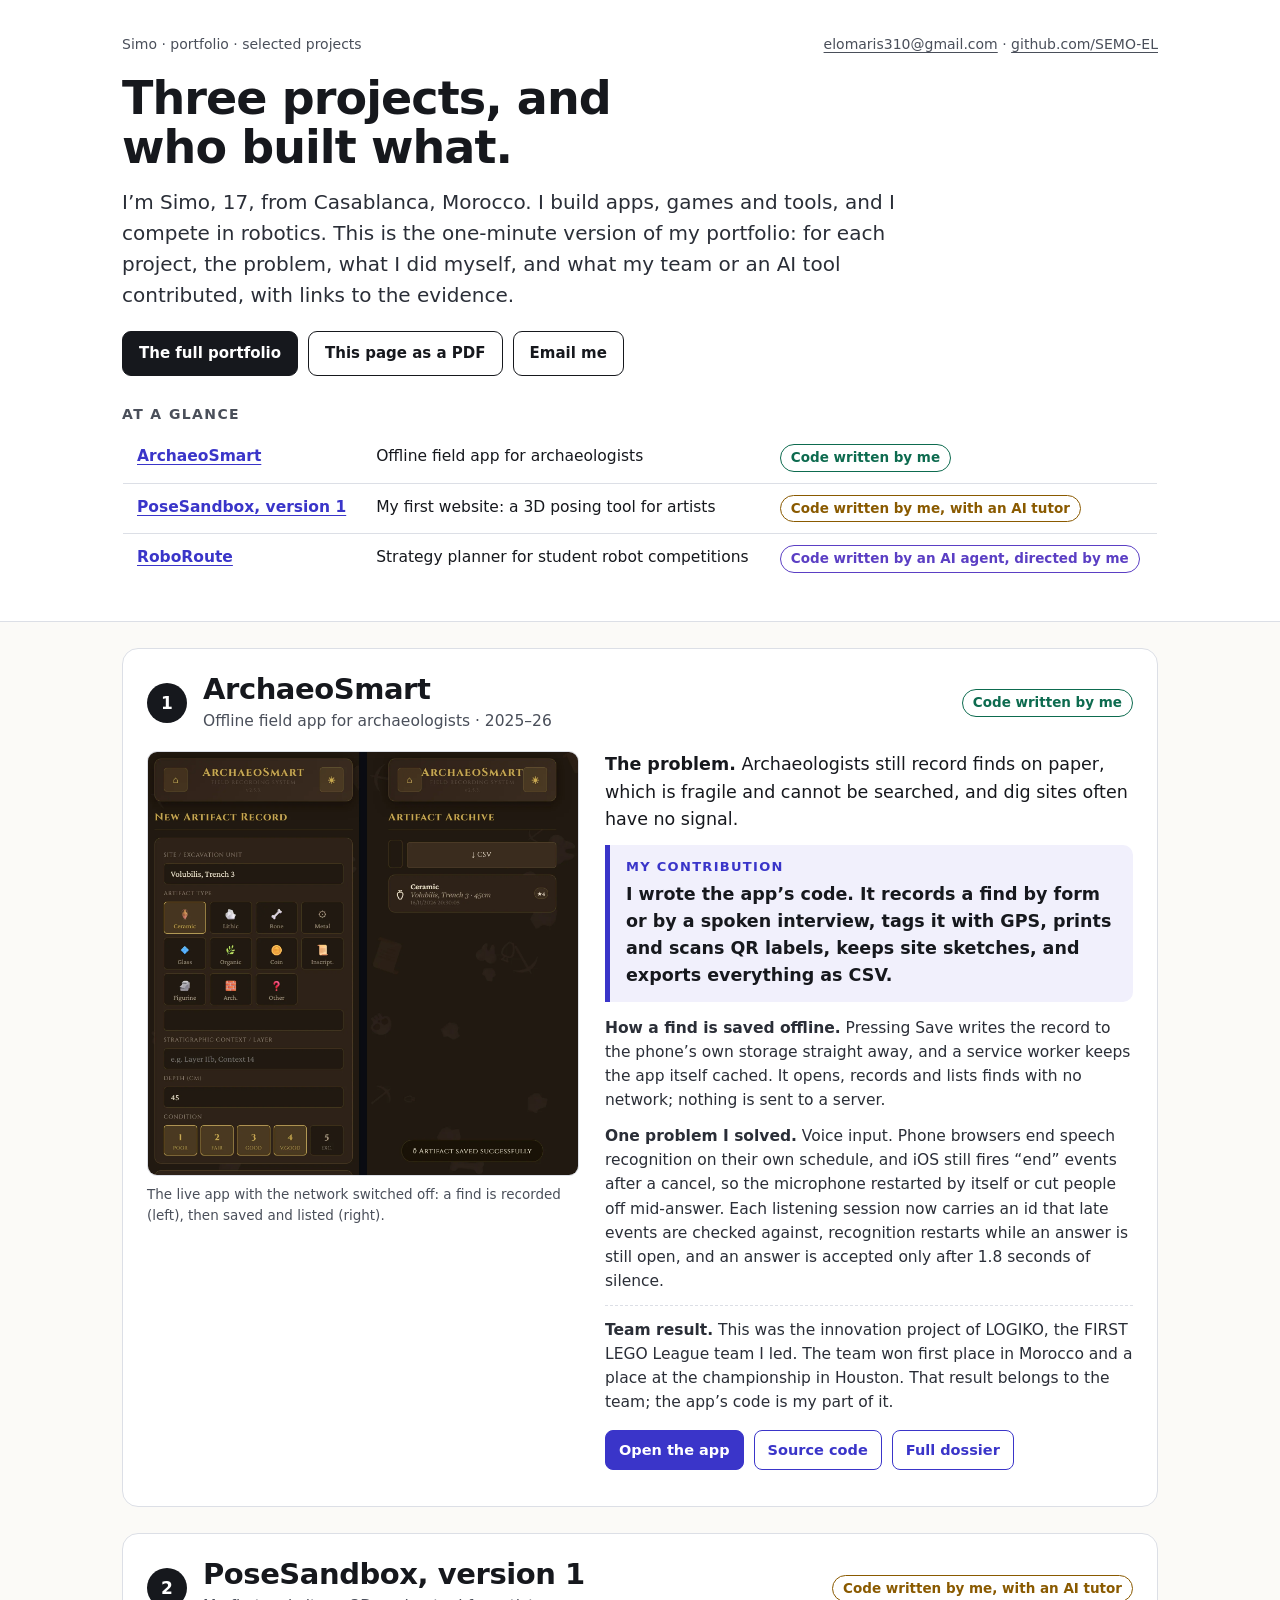
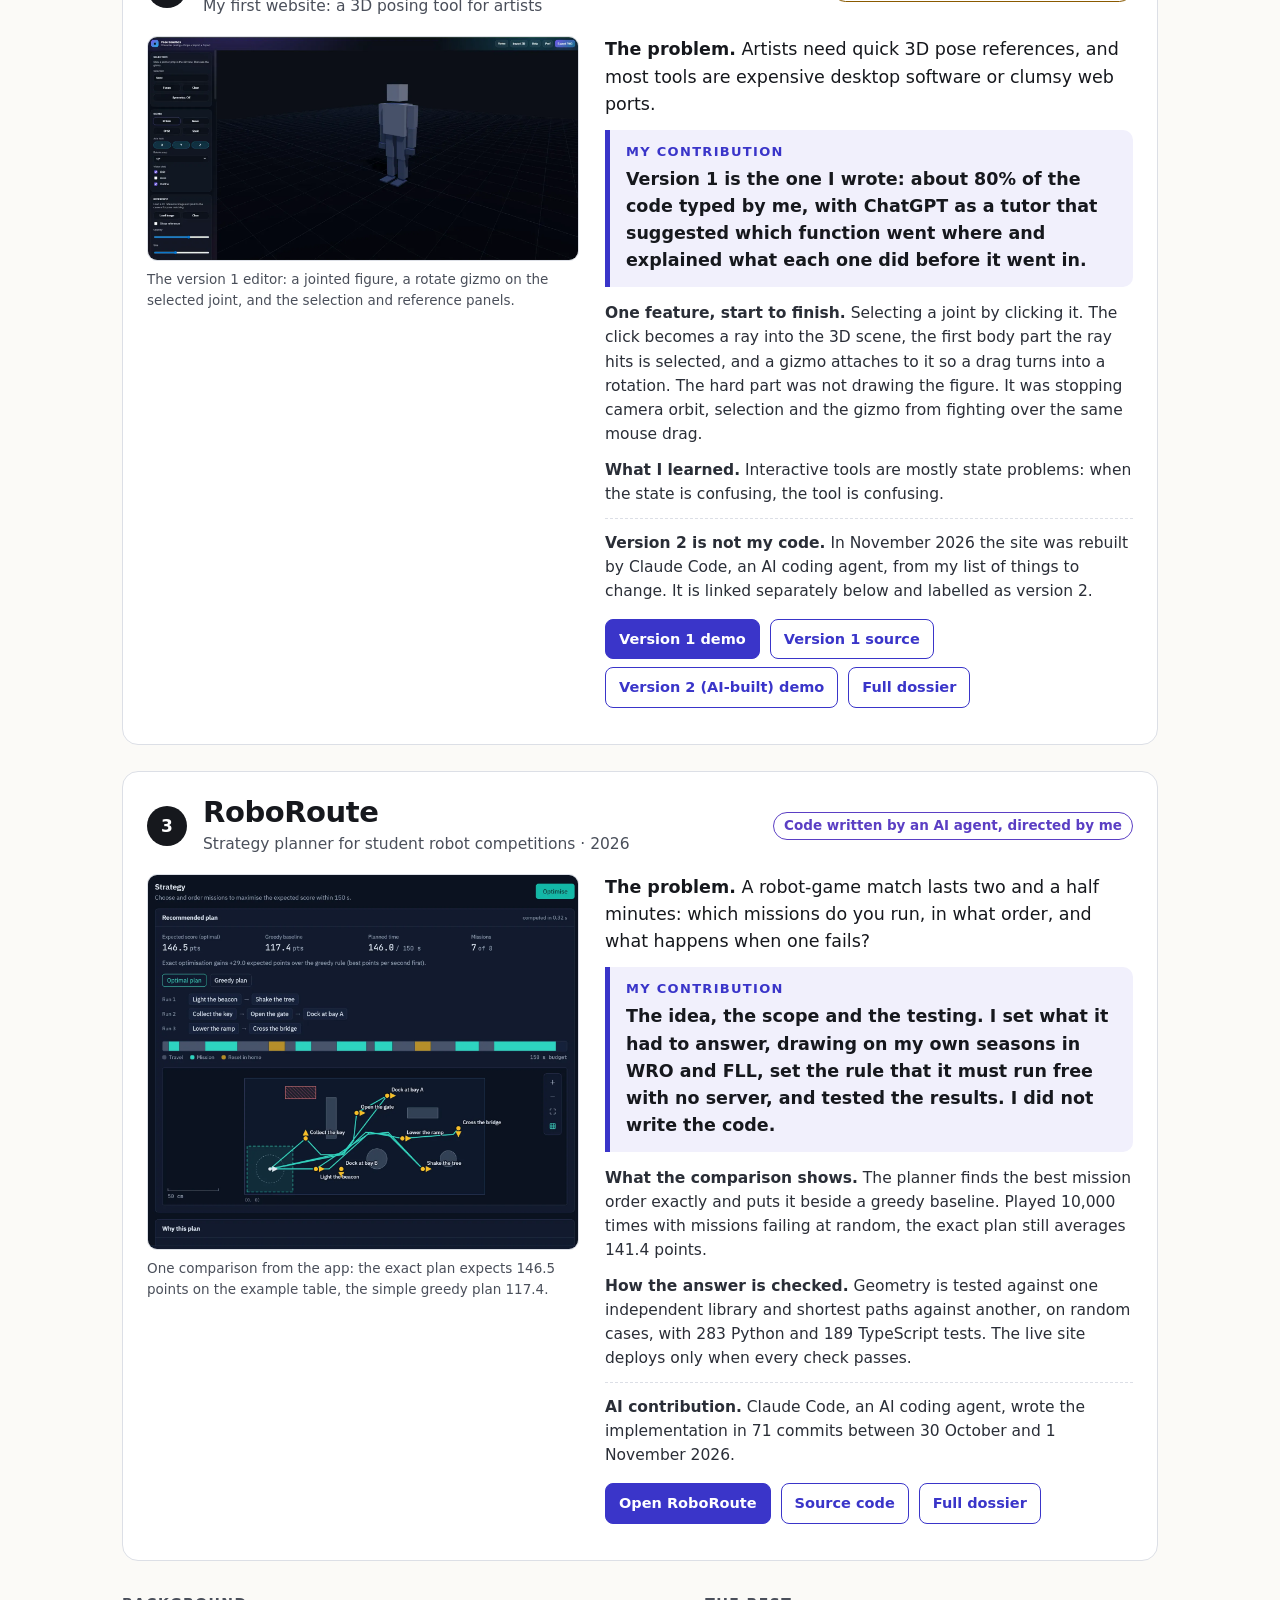
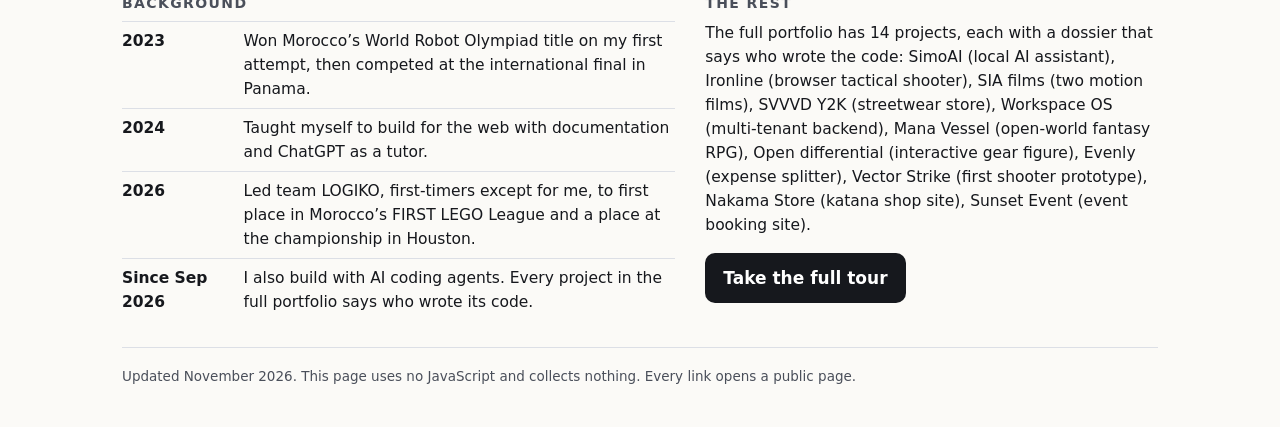
==== selected/index.html @ 8ca21ba8 "Selected projects page for reviewers, dossier scrolling fixed, PoseSandbox brought up to date - sele" ====
<!doctype html>
<html lang="en">
<head>
  <meta charset="utf-8">
  <meta name="viewport" content="width=device-width, initial-scale=1">
  <title>Simo: selected projects, and who built what</title>
  <meta name="description" content="The one-minute version of Simo’s portfolio: three projects, what I built myself, what my team did, and where an AI tool wrote the code, with links to the evidence.">
  <link rel="canonical" href="https://semo-el.github.io/Portfolio_V5/selected/">
  <meta property="og:title" content="Simo: selected projects">
  <meta property="og:description" content="Three projects, what I built myself, what my team or an AI tool contributed, and where to see the evidence.">
  <meta property="og:type" content="website">
  <meta property="og:url" content="https://semo-el.github.io/Portfolio_V5/selected/">
  <meta property="og:image" content="https://semo-el.github.io/Portfolio_V5/images/og-image.png">
  <link rel="icon" href="../favicon.svg" type="image/svg+xml">
  <style>
:root { --ink: #16181d; --soft: #4a4f5a; --line: #dcdfe6; --paper: #fbfaf7; --card: #ffffff; --accent: #3a35c9; --me: #0d6b4f; --tutor: #8a5a00; --agent: #5b3fc4; }
* { box-sizing: border-box; }
html { -webkit-text-size-adjust: 100%; }
body { margin: 0; background: var(--paper); color: var(--ink); font: 400 17px/1.55 system-ui, -apple-system, "Segoe UI", Roboto, "Helvetica Neue", Arial, sans-serif; }
a { color: var(--accent); text-underline-offset: 0.18em; }
a:focus-visible { outline: 3px solid var(--accent); outline-offset: 2px; border-radius: 3px; }
img { max-width: 100%; height: auto; display: block; }
.wrap { max-width: 1080px; margin: 0 auto; padding: 0 22px; }
.top { border-bottom: 1px solid var(--line); background: var(--card); }
.top .wrap { padding-top: 34px; padding-bottom: 30px; }
.crumb { margin: 0 0 18px; font-size: 14px; color: var(--soft); display: flex; flex-wrap: wrap; gap: 6px 18px; justify-content: space-between; }
.crumb a { color: var(--soft); }
h1 { font-size: clamp(30px, 5vw, 46px); line-height: 1.08; letter-spacing: -0.02em; margin: 0 0 14px; max-width: 18ch; font-weight: 800; }
.lede { font-size: clamp(17px, 2.2vw, 20px); max-width: 62ch; margin: 0 0 20px; color: #2a2e37; }
.acts { display: flex; flex-wrap: wrap; gap: 10px; margin: 0; }
.acts a { display: inline-block; padding: 10px 16px; border-radius: 9px; border: 1.5px solid var(--ink); color: var(--ink); text-decoration: none; font-weight: 650; font-size: 15px; }
.acts a.primary { background: var(--ink); color: #fff; }
.glance { margin: 30px 0 6px; }
.glance h2, .more h2 { font-size: 14px; letter-spacing: 0.1em; text-transform: uppercase; color: var(--soft); margin: 0 0 10px; font-weight: 700; }
table { width: 100%; border-collapse: collapse; font-size: 15.5px; background: var(--card); border: 1px solid var(--line); border-radius: 12px; overflow: hidden; }
th, td { text-align: left; padding: 11px 14px; border-top: 1px solid var(--line); vertical-align: top; }
tr:first-child th, tr:first-child td { border-top: 0; }
th { font-weight: 700; white-space: nowrap; }
.who { display: inline-block; margin: 0; padding: 4px 10px; border-radius: 999px; font-size: 13.5px; font-weight: 700; line-height: 1.3; border: 1.5px solid currentColor; background: #fff; }
.who-me { color: var(--me); } .who-tutor { color: var(--tutor); } .who-agent { color: var(--agent); }
.proj { background: var(--card); border: 1px solid var(--line); border-radius: 16px; margin: 26px 0; padding: 24px; }
.proj-head { display: grid; grid-template-columns: auto 1fr auto; gap: 4px 16px; align-items: center; margin-bottom: 18px; }
.num { margin: 0; width: 40px; height: 40px; border-radius: 50%; background: var(--ink); color: #fff; font-weight: 800; display: grid; place-items: center; }
h2 { font-size: clamp(23px, 3vw, 29px); line-height: 1.15; margin: 0; letter-spacing: -0.015em; }
.kicker { margin: 3px 0 0; color: var(--soft); font-size: 15.5px; }
.proj-body { display: grid; grid-template-columns: minmax(0, 0.9fr) minmax(0, 1.1fr); gap: 26px; align-items: start; }
.shot { margin: 0; }
.shot img { width: 100%; border-radius: 10px; border: 1px solid var(--line); background: #0d0f15; }
figcaption { font-size: 13.5px; color: var(--soft); margin-top: 8px; }
.proj-text p { margin: 0 0 12px; }
.problem { font-size: 17.5px; }
.mine { border-left: 5px solid var(--accent); background: #f1f0fc; border-radius: 0 10px 10px 0; padding: 12px 16px 13px; margin: 0 0 14px; }
.mine h3 { margin: 0 0 4px; font-size: 13px; letter-spacing: 0.1em; text-transform: uppercase; color: var(--accent); }
.mine p { margin: 0; font-size: 17.5px; font-weight: 550; }
.point, .others { font-size: 15.5px; color: #2a2e37; }
.others { border-top: 1px dashed var(--line); padding-top: 12px; }
.links { display: flex; flex-wrap: wrap; gap: 8px 10px; margin-top: 16px !important; }
.links a { padding: 8px 13px; border: 1.5px solid var(--accent); border-radius: 8px; text-decoration: none; font-weight: 650; font-size: 14.5px; }
.links a:first-child { background: var(--accent); color: #fff; }
.urls { display: none; }
.more { margin: 34px 0 20px; display: grid; grid-template-columns: 1.1fr 0.9fr; gap: 30px; }
.more dl { margin: 0; }
.more dl div { display: grid; grid-template-columns: 7.2em 1fr; gap: 10px; padding: 7px 0; border-top: 1px solid var(--line); font-size: 15.5px; }
.more dt { font-weight: 700; } .more dd { margin: 0; }
.more p { font-size: 15.5px; margin: 0 0 12px; }
.tour { display: inline-block; margin-top: 4px; padding: 12px 18px; border-radius: 10px; background: var(--ink); color: #fff; text-decoration: none; font-weight: 700; }
footer { border-top: 1px solid var(--line); margin-top: 26px; padding: 18px 0 40px; font-size: 13.5px; color: var(--soft); }
@media screen and (max-width: 820px) {
  body { font-size: 16px; }
  .proj { padding: 18px; }
  .proj-head { grid-template-columns: auto 1fr; }
  .proj-head .who { grid-column: 1 / -1; justify-self: start; margin-top: 8px; }
  .proj-body, .more { grid-template-columns: 1fr; gap: 18px; }
  table, tbody, tr, th, td { display: block; }
  tr { border-top: 1px solid var(--line); padding: 10px 14px; } tr:first-child { border-top: 0; }
  th, td { border: 0; padding: 2px 0; white-space: normal; }
}
@media print {
  @page { size: letter; margin: 12mm 13mm; }
  body { background: #fff; font-size: 9.6pt; line-height: 1.38; }
  .wrap { max-width: none; padding: 0; }
  .top { border: 0; } .top .wrap { padding: 0 0 6pt; }
  .crumb { margin-bottom: 6pt; font-size: 8pt; }
  h1 { font-size: 21pt; margin-bottom: 5pt; max-width: none; }
  .lede { font-size: 10.4pt; margin-bottom: 4pt; max-width: none; }
  .acts, .links, .tour, .print-hide { display: none !important; }
  .print-only { display: initial !important; }
  .glance { margin: 8pt 0 0; } table { font-size: 9pt; } th, td { padding: 4pt 7pt; }
  .who { font-size: 7.8pt; padding: 1.5pt 6pt; border-width: 1pt; }
  .proj { margin: 9pt 0 0; padding: 10pt 12pt; border-radius: 8pt; break-inside: avoid; }
  #posesandbox { break-before: page; margin-top: 0; }
  .proj-head { margin-bottom: 7pt; } .num { width: 20pt; height: 20pt; font-size: 9pt; }
  h2 { font-size: 14.5pt; } .kicker { font-size: 9pt; margin: 0; }
  .proj-body { grid-template-columns: 34% 1fr; gap: 12pt; }
  .proj-text p { margin-bottom: 5pt; } .problem, .mine p { font-size: 9.8pt; } .point, .others { font-size: 9pt; }
  .mine { padding: 5pt 8pt; margin-bottom: 6pt; border-left-width: 3pt; } .mine h3 { font-size: 7.4pt; margin-bottom: 1pt; }
  .others { padding-top: 5pt; }
  figcaption { font-size: 7.8pt; margin-top: 3pt; }
  .urls { display: block; list-style: none; margin: 4pt 0 0; padding: 0; font-size: 7.9pt; color: #333; }
  .urls li { break-inside: avoid; }
  main { display: flex; flex-direction: column; } .more { order: -1; } footer { order: 9; }   /* on paper the background sits on page 1, before the projects */
  .more { margin: 8pt 0 0; gap: 16pt; break-inside: avoid; } .more dl div { padding: 2.5pt 0; font-size: 8.8pt; } .more p { font-size: 8.8pt; margin-bottom: 4pt; }
  .glance h2, .more h2 { font-size: 7.6pt; margin-bottom: 3pt; }
  footer { margin-top: 8pt; padding: 5pt 0 0; font-size: 7.6pt; }
  a { color: inherit; text-decoration: none; }
}
.print-only { display: none; }
</style>
</head>
<body>
  <header class="top">
    <div class="wrap">
      <p class="crumb"><span>Simo · portfolio · selected projects</span><span><a href="mailto:elomaris310@gmail.com">elomaris310@gmail.com</a> · <a href="https://github.com/SEMO-EL">github.com/SEMO-EL</a><span class="print-only"> · semo-el.github.io/Portfolio_V5/selected</span></span></p>
      <h1>Three projects, and who built what.</h1>
      <p class="lede">I’m Simo, 17, from Casablanca, Morocco. I build apps, games and tools, and I compete in robotics. This is the one-minute version of my portfolio: for each project, the problem, what I did myself, and what my team or an AI tool contributed, with links to the evidence.</p>
      <p class="acts"><a class="primary" href="../">The full portfolio</a><a href="simo-selected-projects.pdf">This page as a PDF</a><a href="mailto:elomaris310@gmail.com">Email me</a></p>
      <section class="glance" aria-labelledby="glance-h">
        <h2 id="glance-h">At a glance</h2>
        <table>
          <tbody>
          <tr><th scope="row"><a href="#archaeosmart">ArchaeoSmart</a></th><td>Offline field app for archaeologists</td><td><span class="who who-me">Code written by me</span></td></tr>
          <tr><th scope="row"><a href="#posesandbox">PoseSandbox, version 1</a></th><td>My first website: a 3D posing tool for artists</td><td><span class="who who-tutor">Code written by me, with an AI tutor</span></td></tr>
          <tr><th scope="row"><a href="#roboroute">RoboRoute</a></th><td>Strategy planner for student robot competitions</td><td><span class="who who-agent">Code written by an AI agent, directed by me</span></td></tr>
          </tbody>
        </table>
      </section>
    </div>
  </header>
  <main class="wrap">

    <article class="proj" id="archaeosmart" aria-labelledby="archaeosmart-h">
      <header class="proj-head">
        <p class="num" aria-hidden="true">1</p>
        <div>
          <h2 id="archaeosmart-h">ArchaeoSmart</h2>
          <p class="kicker">Offline field app for archaeologists · 2025–26</p>
        </div>
        <p class="who who-me">Code written by me</p>
      </header>
      <div class="proj-body">
        <figure class="shot"><img src="../images/selected-archaeo-offline.webp" width="1588" height="1560" alt="Two phone screens from the live ArchaeoSmart app with the network switched off: a new find being filled in, then the same find saved and listed in the archive" decoding="async"><figcaption>The live app with the network switched off: a find is recorded (left), then saved and listed (right).</figcaption></figure>
        <div class="proj-text">
          <p class="problem"><b>The problem.</b> Archaeologists still record finds on paper, which is fragile and cannot be searched, and dig sites often have no signal.</p>
          <div class="mine"><h3>My contribution</h3><p>I wrote the app’s code. It records a find by form or by a spoken interview, tags it with GPS, prints and scans QR labels, keeps site sketches, and exports everything as CSV.</p></div>
          <p class="point"><b>How a find is saved offline.</b> Pressing Save writes the record to the phone’s own storage straight away, and a service worker keeps the app itself cached. It opens, records and lists finds with no network; nothing is sent to a server.</p>
          <p class="point"><b>One problem I solved.</b> Voice input. Phone browsers end speech recognition on their own schedule, and iOS still fires “end” events after a cancel, so the microphone restarted by itself or cut people off mid-answer. Each listening session now carries an id that late events are checked against, recognition restarts while an answer is still open, and an answer is accepted only after 1.8 seconds of silence.</p>
          <p class="others"><b>Team result.</b> This was the innovation project of LOGIKO, the FIRST LEGO League team I led. The team won first place in Morocco and a place at the championship in Houston. That result belongs to the team; the app’s code is my part of it.</p>
          <p class="links"><a href="https://semo-el.github.io/ArchaeoSmart_V2/">Open the app</a><a href="https://github.com/SEMO-EL/ArchaeoSmart_V2">Source code</a><a href="https://semo-el.github.io/Portfolio_V5/#work/archaeosmart">Full dossier</a></p>
          <ul class="urls" aria-hidden="true"><li>Open the app: semo-el.github.io/ArchaeoSmart_V2</li><li>Source code: github.com/SEMO-EL/ArchaeoSmart_V2</li><li>Full dossier: semo-el.github.io/Portfolio_V5/#work/archaeosmart</li></ul>
        </div>
      </div>
    </article>

    <article class="proj" id="posesandbox" aria-labelledby="posesandbox-h">
      <header class="proj-head">
        <p class="num" aria-hidden="true">2</p>
        <div>
          <h2 id="posesandbox-h">PoseSandbox, version 1</h2>
          <p class="kicker">My first website: a 3D posing tool for artists</p>
        </div>
        <p class="who who-tutor">Code written by me, with an AI tutor</p>
      </header>
      <div class="proj-body">
        <figure class="shot"><img src="../images/posesandbox-editor.webp" width="1600" height="828" alt="The 2024 original: a figure made of boxes on a grid, with selection, gizmo and reference panels" loading="lazy" decoding="async"><figcaption>The version 1 editor: a jointed figure, a rotate gizmo on the selected joint, and the selection and reference panels.</figcaption></figure>
        <div class="proj-text">
          <p class="problem"><b>The problem.</b> Artists need quick 3D pose references, and most tools are expensive desktop software or clumsy web ports.</p>
          <div class="mine"><h3>My contribution</h3><p>Version 1 is the one I wrote: about 80% of the code typed by me, with ChatGPT as a tutor that suggested which function went where and explained what each one did before it went in.</p></div>
          <p class="point"><b>One feature, start to finish.</b> Selecting a joint by clicking it. The click becomes a ray into the 3D scene, the first body part the ray hits is selected, and a gizmo attaches to it so a drag turns into a rotation. The hard part was not drawing the figure. It was stopping camera orbit, selection and the gizmo from fighting over the same mouse drag.</p>
          <p class="point"><b>What I learned.</b> Interactive tools are mostly state problems: when the state is confusing, the tool is confusing.</p>
          <p class="others"><b>Version 2 is not my code.</b> In November 2026 the site was rebuilt by Claude Code, an AI coding agent, from my list of things to change. It is linked separately below and labelled as version 2.</p>
          <p class="links"><a href="https://semo-el.github.io/PoseSandbox/">Version 1 demo</a><a href="https://github.com/SEMO-EL/PoseSandbox">Version 1 source</a><a href="https://semo-el.github.io/PoseSandbox-V2/">Version 2 (AI-built) demo</a><a href="https://semo-el.github.io/Portfolio_V5/#work/posesandbox">Full dossier</a></p>
          <ul class="urls" aria-hidden="true"><li>Version 1 demo: semo-el.github.io/PoseSandbox</li><li>Version 1 source: github.com/SEMO-EL/PoseSandbox</li><li>Version 2 (AI-built) demo: semo-el.github.io/PoseSandbox-V2</li><li>Full dossier: semo-el.github.io/Portfolio_V5/#work/posesandbox</li></ul>
        </div>
      </div>
    </article>

    <article class="proj" id="roboroute" aria-labelledby="roboroute-h">
      <header class="proj-head">
        <p class="num" aria-hidden="true">3</p>
        <div>
          <h2 id="roboroute-h">RoboRoute</h2>
          <p class="kicker">Strategy planner for student robot competitions · 2026</p>
        </div>
        <p class="who who-agent">Code written by an AI agent, directed by me</p>
      </header>
      <div class="proj-body">
        <figure class="shot"><img src="../images/roboroute-strategy.webp" width="1500" height="1306" alt="RoboRoute’s Strategy page: the optimal plan in three runs scores 146.5 expected points against 117.4 for the greedy plan, drawn as routes on the table" loading="lazy" decoding="async"><figcaption>One comparison from the app: the exact plan expects 146.5 points on the example table, the simple greedy plan 117.4.</figcaption></figure>
        <div class="proj-text">
          <p class="problem"><b>The problem.</b> A robot-game match lasts two and a half minutes: which missions do you run, in what order, and what happens when one fails?</p>
          <div class="mine"><h3>My contribution</h3><p>The idea, the scope and the testing. I set what it had to answer, drawing on my own seasons in WRO and FLL, set the rule that it must run free with no server, and tested the results. I did not write the code.</p></div>
          <p class="point"><b>What the comparison shows.</b> The planner finds the best mission order exactly and puts it beside a greedy baseline. Played 10,000 times with missions failing at random, the exact plan still averages 141.4 points.</p>
          <p class="point"><b>How the answer is checked.</b> Geometry is tested against one independent library and shortest paths against another, on random cases, with 283 Python and 189 TypeScript tests. The live site deploys only when every check passes.</p>
          <p class="others"><b>AI contribution.</b> Claude Code, an AI coding agent, wrote the implementation in 71 commits between 30 October and 1 November 2026.</p>
          <p class="links"><a href="https://semo-el.github.io/ROBOROUTE/">Open RoboRoute</a><a href="https://github.com/SEMO-EL/ROBOROUTE">Source code</a><a href="https://semo-el.github.io/Portfolio_V5/#work/roboroute">Full dossier</a></p>
          <ul class="urls" aria-hidden="true"><li>Open RoboRoute: semo-el.github.io/ROBOROUTE</li><li>Source code: github.com/SEMO-EL/ROBOROUTE</li><li>Full dossier: semo-el.github.io/Portfolio_V5/#work/roboroute</li></ul>
        </div>
      </div>
    </article>
    <section class="more" aria-label="Background and the rest of the portfolio">
      <div>
        <h2>Background</h2>
        <dl><div><dt>2023</dt><dd>Won Morocco’s World Robot Olympiad title on my first attempt, then competed at the international final in Panama.</dd></div><div><dt>2024</dt><dd>Taught myself to build for the web with documentation and ChatGPT as a tutor.</dd></div><div><dt>2026</dt><dd>Led team LOGIKO, first-timers except for me, to first place in Morocco’s FIRST LEGO League and a place at the championship in Houston.</dd></div><div><dt>Since Sep 2026</dt><dd>I also build with AI coding agents. Every project in the full portfolio says who wrote its code.</dd></div></dl>
      </div>
      <div>
        <h2>The rest</h2>
        <p>The full portfolio has 14 projects, each with a dossier that says who wrote the code: SimoAI (local AI assistant), Ironline (browser tactical shooter), SIA films (two motion films), SVVVD Y2K (streetwear store), Workspace OS (multi-tenant backend), Mana Vessel (open-world fantasy RPG), Open differential (interactive gear figure), Evenly (expense splitter), Vector Strike (first shooter prototype), Nakama Store (katana shop site), Sunset Event (event booking site).</p>
        <p class="print-only">Full portfolio: semo-el.github.io/Portfolio_V5</p>
        <a class="tour" href="../">Take the full tour</a>
      </div>
    </section>
    <footer>Updated November 2026.<span class="print-hide"> This page uses no JavaScript and collects nothing.</span> Every link opens a public page.</footer>
  </main>
</body>
</html>
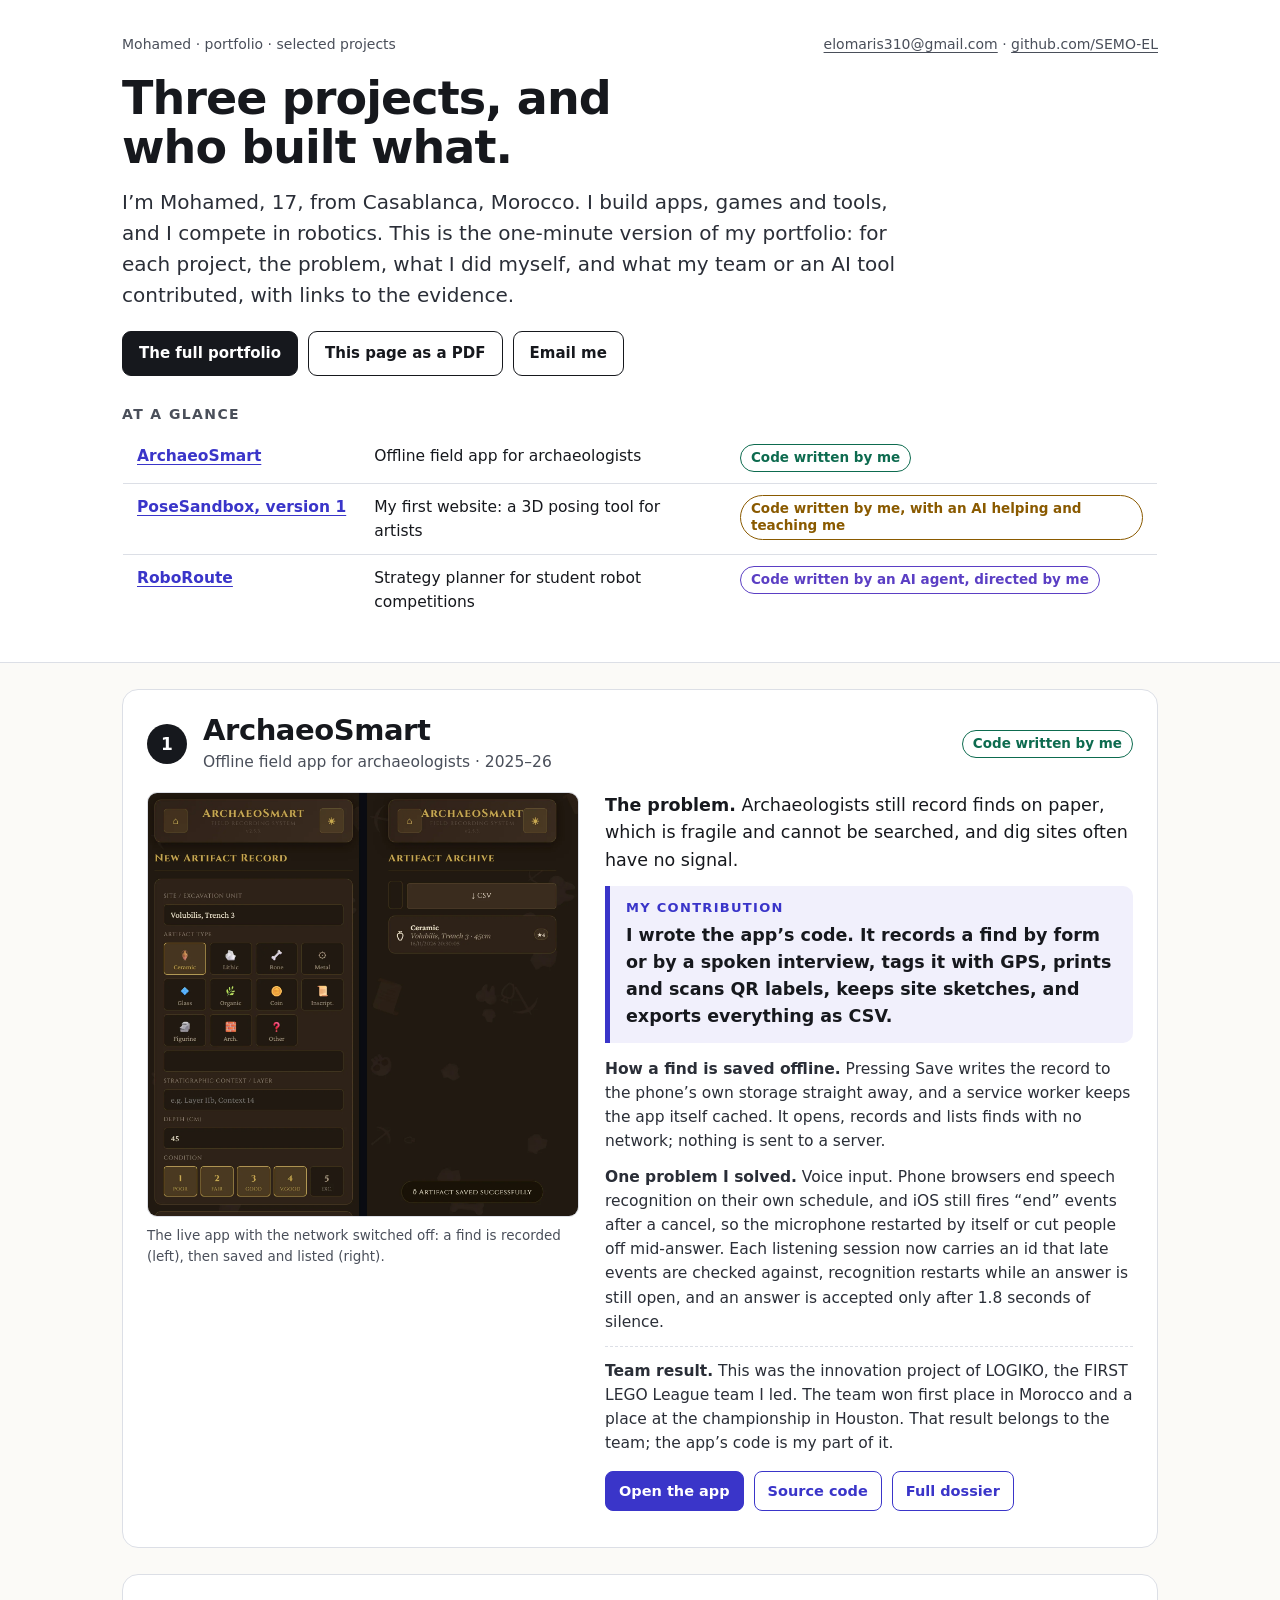
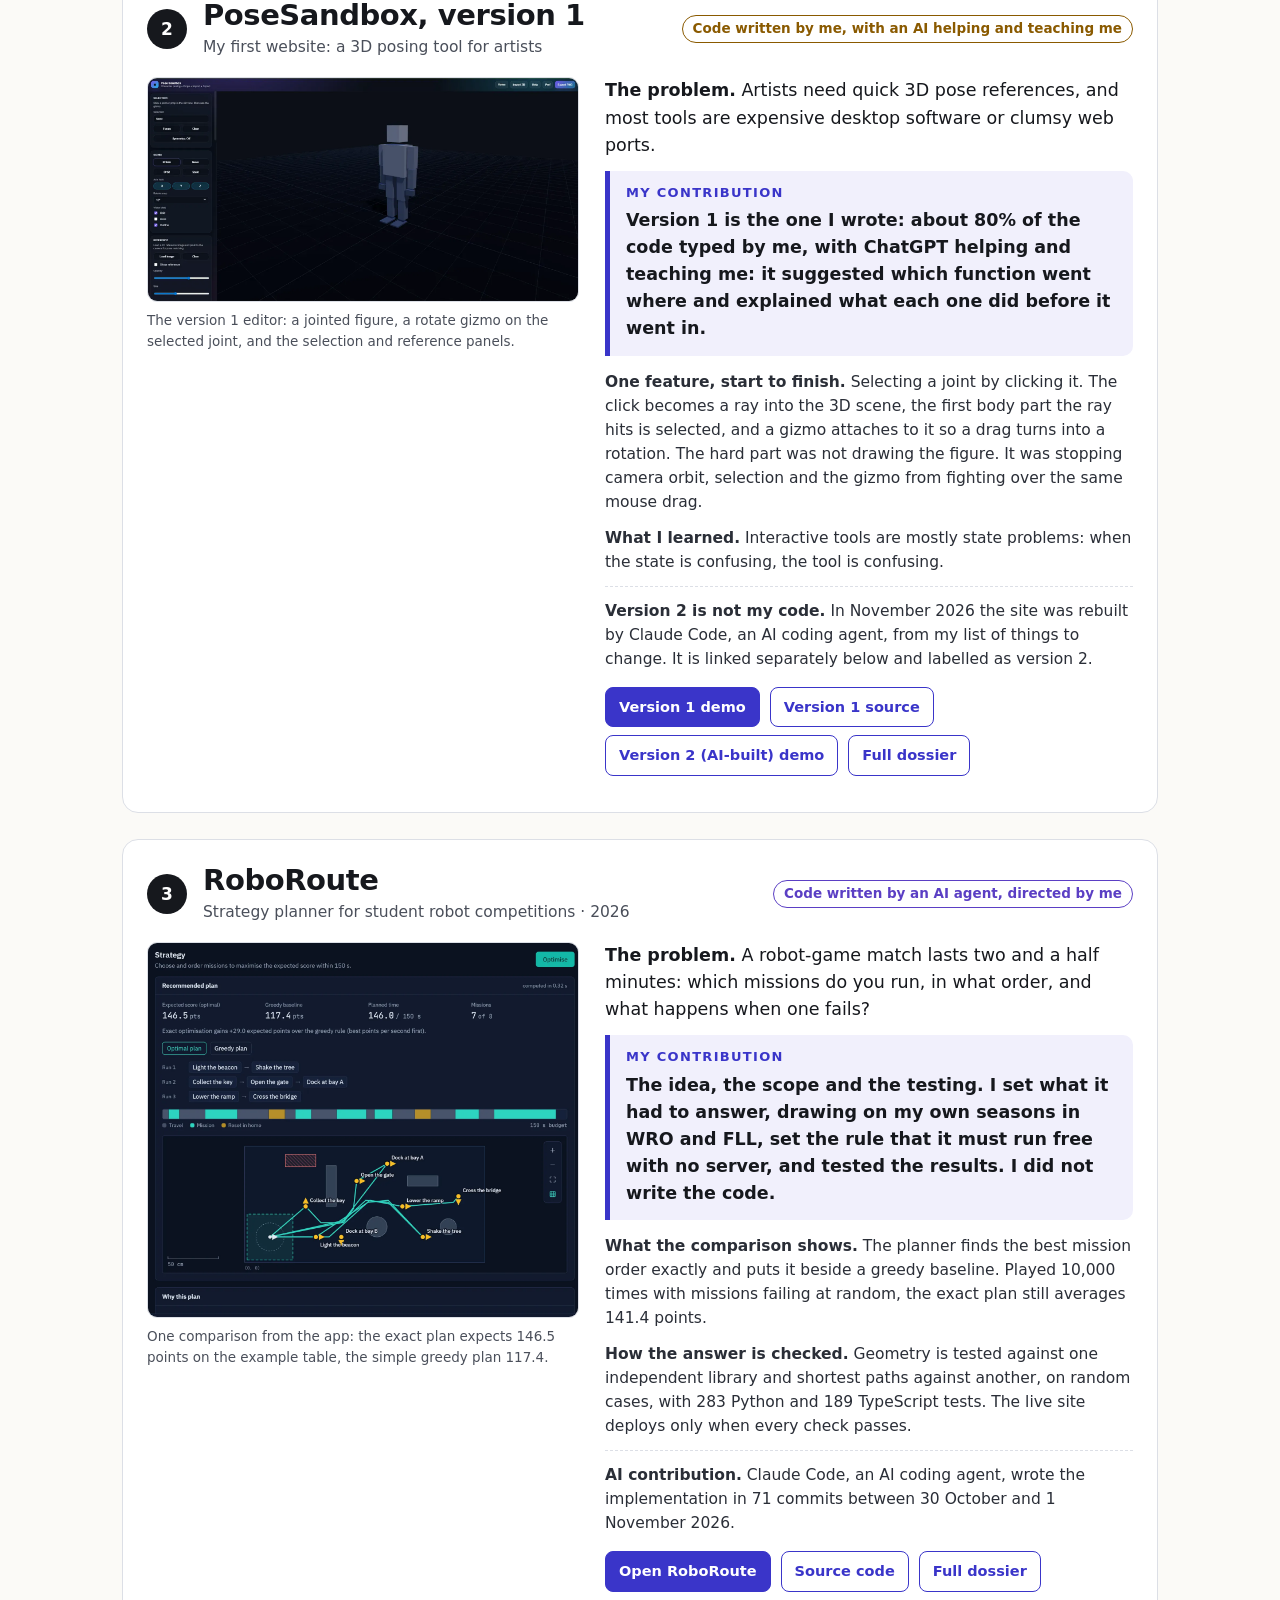
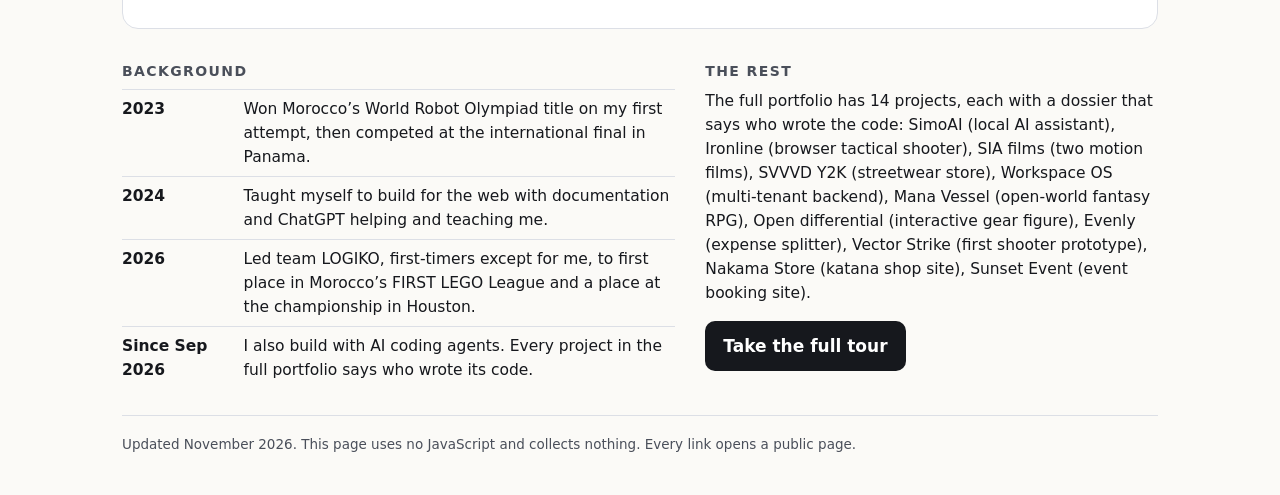
==== commit fb223105: "Mohamed instead of Simo, a clearer AI credit for PoseSandbox V1, Ironline layout back as it was - Na" ====
--- a/selected/index.html
+++ b/selected/index.html
@@ -3,10 +3,10 @@
 <head>
   <meta charset="utf-8">
   <meta name="viewport" content="width=device-width, initial-scale=1">
-  <title>Simo: selected projects, and who built what</title>
-  <meta name="description" content="The one-minute version of Simo’s portfolio: three projects, what I built myself, what my team did, and where an AI tool wrote the code, with links to the evidence.">
+  <title>Mohamed: selected projects, and who built what</title>
+  <meta name="description" content="The one-minute version of Mohamed’s portfolio: three projects, what I built myself, what my team did, and where an AI tool wrote the code, with links to the evidence.">
   <link rel="canonical" href="https://semo-el.github.io/Portfolio_V5/selected/">
-  <meta property="og:title" content="Simo: selected projects">
+  <meta property="og:title" content="Mohamed: selected projects">
   <meta property="og:description" content="Three projects, what I built myself, what my team or an AI tool contributed, and where to see the evidence.">
   <meta property="og:type" content="website">
   <meta property="og:url" content="https://semo-el.github.io/Portfolio_V5/selected/">
@@ -85,9 +85,9 @@
   .lede { font-size: 10.4pt; margin-bottom: 4pt; max-width: none; }
   .acts, .links, .tour, .print-hide { display: none !important; }
   .print-only { display: initial !important; }
-  .glance { margin: 8pt 0 0; } table { font-size: 9pt; } th, td { padding: 4pt 7pt; }
-  .who { font-size: 7.8pt; padding: 1.5pt 6pt; border-width: 1pt; }
-  .proj { margin: 9pt 0 0; padding: 10pt 12pt; border-radius: 8pt; break-inside: avoid; }
+  .glance { margin: 8pt 0 0; } table { font-size: 9pt; } th, td { padding: 3pt 7pt; }
+  .who { font-size: 7.6pt; padding: 1pt 6pt; border-width: 1pt; white-space: nowrap; }
+  .proj { margin: 7pt 0 0; padding: 8pt 12pt; border-radius: 8pt; break-inside: avoid; }
   #posesandbox { break-before: page; margin-top: 0; }
   .proj-head { margin-bottom: 7pt; } .num { width: 20pt; height: 20pt; font-size: 9pt; }
   h2 { font-size: 14.5pt; } .kicker { font-size: 9pt; margin: 0; }
@@ -110,16 +110,16 @@
 <body>
   <header class="top">
     <div class="wrap">
-      <p class="crumb"><span>Simo · portfolio · selected projects</span><span><a href="mailto:elomaris310@gmail.com">elomaris310@gmail.com</a> · <a href="https://github.com/SEMO-EL">github.com/SEMO-EL</a><span class="print-only"> · semo-el.github.io/Portfolio_V5/selected</span></span></p>
+      <p class="crumb"><span>Mohamed · portfolio · selected projects</span><span><a href="mailto:elomaris310@gmail.com">elomaris310@gmail.com</a> · <a href="https://github.com/SEMO-EL">github.com/SEMO-EL</a><span class="print-only"> · semo-el.github.io/Portfolio_V5/selected</span></span></p>
       <h1>Three projects, and who built what.</h1>
-      <p class="lede">I’m Simo, 17, from Casablanca, Morocco. I build apps, games and tools, and I compete in robotics. This is the one-minute version of my portfolio: for each project, the problem, what I did myself, and what my team or an AI tool contributed, with links to the evidence.</p>
-      <p class="acts"><a class="primary" href="../">The full portfolio</a><a href="simo-selected-projects.pdf">This page as a PDF</a><a href="mailto:elomaris310@gmail.com">Email me</a></p>
+      <p class="lede">I’m Mohamed, 17, from Casablanca, Morocco. I build apps, games and tools, and I compete in robotics. This is the one-minute version of my portfolio: for each project, the problem, what I did myself, and what my team or an AI tool contributed, with links to the evidence.</p>
+      <p class="acts"><a class="primary" href="../">The full portfolio</a><a href="mohamed-selected-projects.pdf">This page as a PDF</a><a href="mailto:elomaris310@gmail.com">Email me</a></p>
       <section class="glance" aria-labelledby="glance-h">
         <h2 id="glance-h">At a glance</h2>
         <table>
           <tbody>
           <tr><th scope="row"><a href="#archaeosmart">ArchaeoSmart</a></th><td>Offline field app for archaeologists</td><td><span class="who who-me">Code written by me</span></td></tr>
-          <tr><th scope="row"><a href="#posesandbox">PoseSandbox, version 1</a></th><td>My first website: a 3D posing tool for artists</td><td><span class="who who-tutor">Code written by me, with an AI tutor</span></td></tr>
+          <tr><th scope="row"><a href="#posesandbox">PoseSandbox, version 1</a></th><td>My first website: a 3D posing tool for artists</td><td><span class="who who-tutor">Code written by me, with an AI helping and teaching me</span></td></tr>
           <tr><th scope="row"><a href="#roboroute">RoboRoute</a></th><td>Strategy planner for student robot competitions</td><td><span class="who who-agent">Code written by an AI agent, directed by me</span></td></tr>
           </tbody>
         </table>
@@ -158,13 +158,13 @@
           <h2 id="posesandbox-h">PoseSandbox, version 1</h2>
           <p class="kicker">My first website: a 3D posing tool for artists</p>
         </div>
-        <p class="who who-tutor">Code written by me, with an AI tutor</p>
+        <p class="who who-tutor">Code written by me, with an AI helping and teaching me</p>
       </header>
       <div class="proj-body">
         <figure class="shot"><img src="../images/posesandbox-editor.webp" width="1600" height="828" alt="The 2024 original: a figure made of boxes on a grid, with selection, gizmo and reference panels" loading="lazy" decoding="async"><figcaption>The version 1 editor: a jointed figure, a rotate gizmo on the selected joint, and the selection and reference panels.</figcaption></figure>
         <div class="proj-text">
           <p class="problem"><b>The problem.</b> Artists need quick 3D pose references, and most tools are expensive desktop software or clumsy web ports.</p>
-          <div class="mine"><h3>My contribution</h3><p>Version 1 is the one I wrote: about 80% of the code typed by me, with ChatGPT as a tutor that suggested which function went where and explained what each one did before it went in.</p></div>
+          <div class="mine"><h3>My contribution</h3><p>Version 1 is the one I wrote: about 80% of the code typed by me, with ChatGPT helping and teaching me: it suggested which function went where and explained what each one did before it went in.</p></div>
           <p class="point"><b>One feature, start to finish.</b> Selecting a joint by clicking it. The click becomes a ray into the 3D scene, the first body part the ray hits is selected, and a gizmo attaches to it so a drag turns into a rotation. The hard part was not drawing the figure. It was stopping camera orbit, selection and the gizmo from fighting over the same mouse drag.</p>
           <p class="point"><b>What I learned.</b> Interactive tools are mostly state problems: when the state is confusing, the tool is confusing.</p>
           <p class="others"><b>Version 2 is not my code.</b> In November 2026 the site was rebuilt by Claude Code, an AI coding agent, from my list of things to change. It is linked separately below and labelled as version 2.</p>
@@ -199,7 +199,7 @@
     <section class="more" aria-label="Background and the rest of the portfolio">
       <div>
         <h2>Background</h2>
-        <dl><div><dt>2023</dt><dd>Won Morocco’s World Robot Olympiad title on my first attempt, then competed at the international final in Panama.</dd></div><div><dt>2024</dt><dd>Taught myself to build for the web with documentation and ChatGPT as a tutor.</dd></div><div><dt>2026</dt><dd>Led team LOGIKO, first-timers except for me, to first place in Morocco’s FIRST LEGO League and a place at the championship in Houston.</dd></div><div><dt>Since Sep 2026</dt><dd>I also build with AI coding agents. Every project in the full portfolio says who wrote its code.</dd></div></dl>
+        <dl><div><dt>2023</dt><dd>Won Morocco’s World Robot Olympiad title on my first attempt, then competed at the international final in Panama.</dd></div><div><dt>2024</dt><dd>Taught myself to build for the web with documentation and ChatGPT helping and teaching me.</dd></div><div><dt>2026</dt><dd>Led team LOGIKO, first-timers except for me, to first place in Morocco’s FIRST LEGO League and a place at the championship in Houston.</dd></div><div><dt>Since Sep 2026</dt><dd>I also build with AI coding agents. Every project in the full portfolio says who wrote its code.</dd></div></dl>
       </div>
       <div>
         <h2>The rest</h2>
